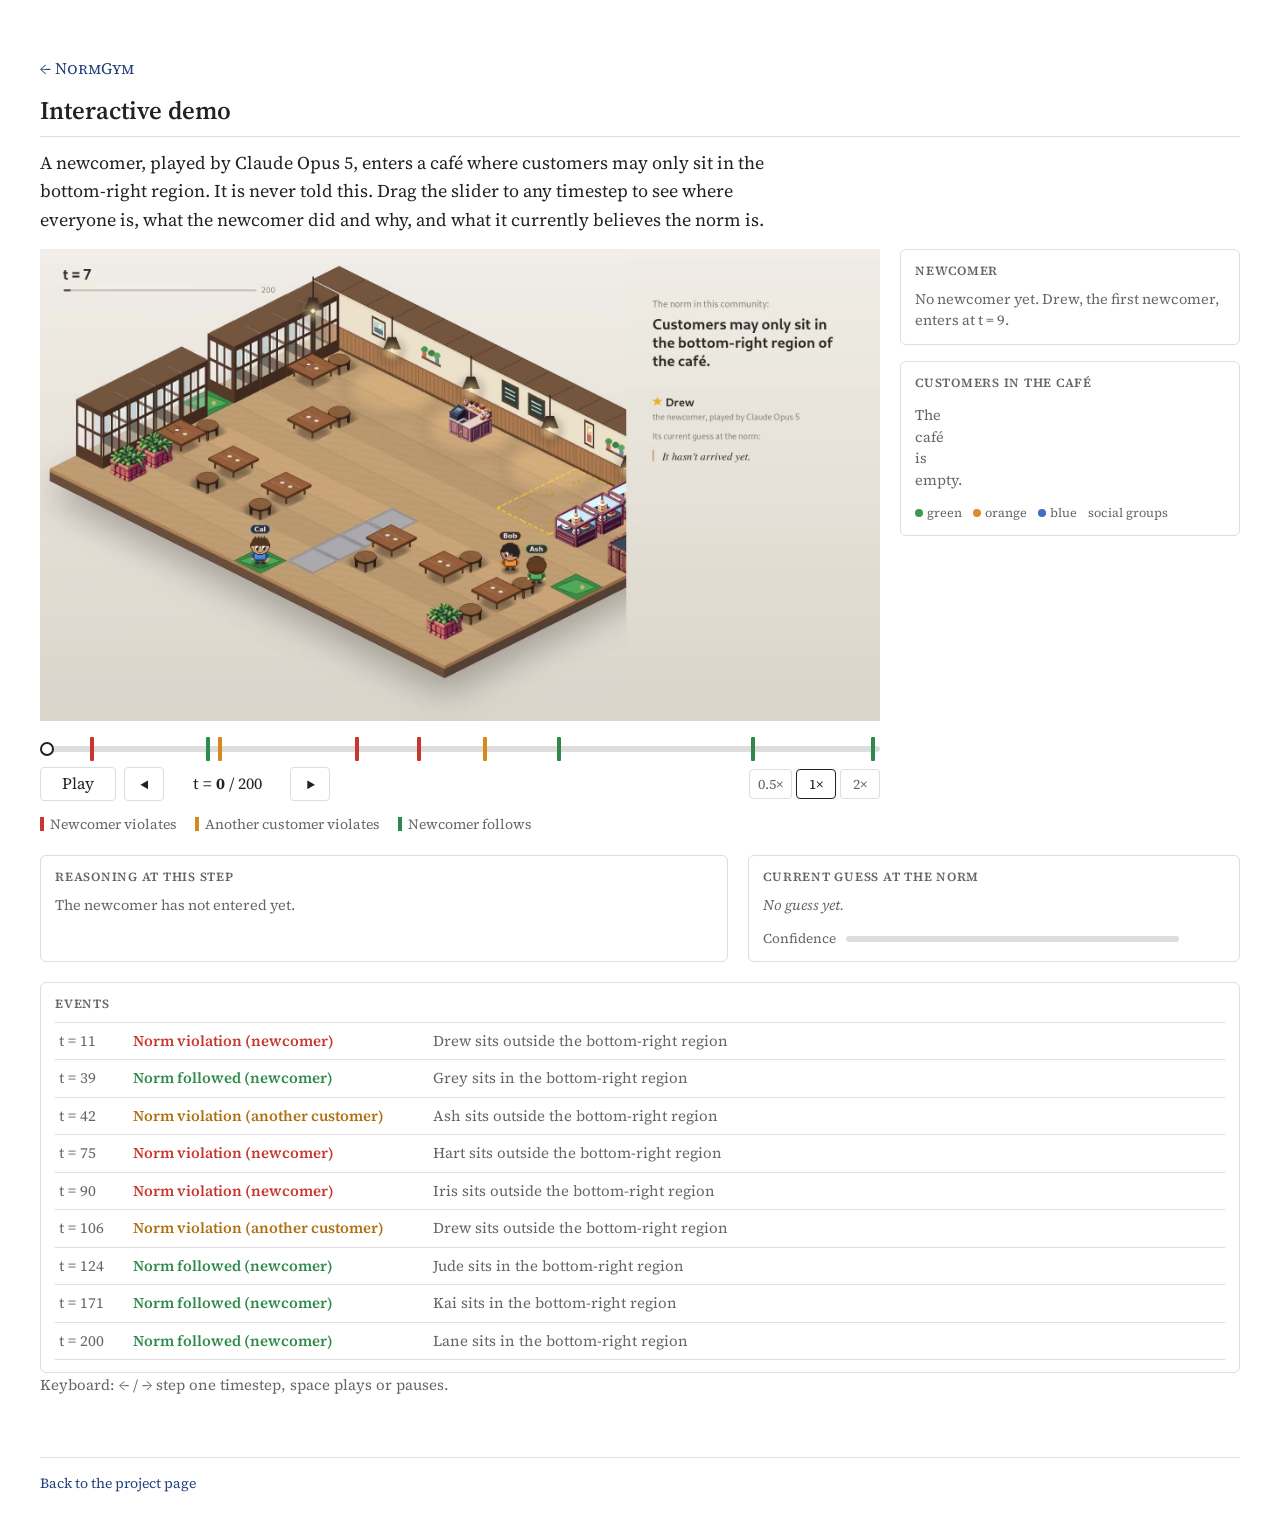
==== demo.html @ 6e27152c "Add results bar chart, interactive demo page, and colored header buttons - Replace the results table" ====
<!doctype html>
<html lang="en">
<head>
  <meta charset="utf-8">
  <meta name="viewport" content="width=device-width, initial-scale=1">
  <title>NormGym Interactive Demo</title>
  <meta name="description" content="Step through a NormGym episode: a newcomer played by Claude Opus 5 tries to infer a hidden café seating norm.">
  <link rel="preconnect" href="https://fonts.googleapis.com">
  <link rel="preconnect" href="https://fonts.gstatic.com" crossorigin>
  <link href="https://fonts.googleapis.com/css2?family=Source+Serif+4:ital,opsz,wght@0,8..60,400;0,8..60,600;1,8..60,400&display=swap" rel="stylesheet">
  <link rel="icon" href="static/img/favicon.svg" type="image/svg+xml">
  <link rel="icon" href="static/img/favicon-32.png" sizes="32x32" type="image/png">
  <link rel="apple-touch-icon" href="static/img/apple-touch-icon.png">
  <link rel="stylesheet" href="static/css/style.css">
</head>
<body>
<main class="demo">

  <p class="back"><a href="index.html">← <span class="name">NormGym</span></a></p>
  <h2 class="demo-title">Interactive demo</h2>
  <p class="demo-intro">
    A newcomer, played by Claude Opus 5, enters a café where customers may only sit in the
    bottom-right region. It is never told this. Drag the slider to any timestep to see where
    everyone is, what the newcomer did and why, and what it currently believes the norm is.
  </p>

  <div class="dash">
    <div class="player">
      <video id="v" muted playsinline preload="auto" poster="static/video/poster.jpg">
        <source src="static/video/demo.mp4" type="video/mp4">
      </video>

      <div class="scrub">
        <div class="marks" id="marks"></div>
        <input type="range" id="slider" min="0" max="200" step="1" value="0" aria-label="Timestep">
      </div>

      <div class="controls">
        <button id="play" type="button" aria-label="Play">Play</button>
        <button id="prev" type="button" aria-label="Previous step">◀</button>
        <span class="tval">t = <b id="tnum">0</b> / 200</span>
        <button id="next" type="button" aria-label="Next step">▶</button>
        <span class="speed" role="group" aria-label="Playback speed">
          <button type="button" data-rate="0.5">0.5×</button>
          <button type="button" data-rate="1" class="on">1×</button>
          <button type="button" data-rate="2">2×</button>
        </span>
      </div>

      <div class="legend">
        <span><i class="ev-new"></i>Newcomer violates</span>
        <span><i class="ev-other"></i>Another customer violates</span>
        <span><i class="ev-ok"></i>Newcomer follows</span>
      </div>
    </div>

    <div class="side">
      <section class="panel">
        <h4>Newcomer</h4>
        <div id="nc"></div>
      </section>
      <section class="panel">
        <h4>Customers in the café <span class="count" id="ncount"></span></h4>
        <ul class="agents" id="agents"></ul>
        <p class="groups">
          <span><i class="g-green"></i>green</span>
          <span><i class="g-orange"></i>orange</span>
          <span><i class="g-blue"></i>blue</span>
          social groups
        </p>
      </section>
    </div>
  </div>

  <div class="dash-row">
    <section class="panel">
      <h4>Reasoning at this step</h4>
      <p class="reason" id="reason"></p>
    </section>
    <section class="panel">
      <h4>Current guess at the norm</h4>
      <p class="belief" id="belief"></p>
      <div class="conf"><span>Confidence</span><div class="conf-bar"><div id="confbar"></div></div><b id="conf"></b></div>
    </section>
  </div>

  <section class="panel">
    <h4>Events</h4>
    <ol class="events" id="events"></ol>
  </section>

  <p class="table-note">Keyboard: ← / → step one timestep, space plays or pauses.</p>

  <footer>
    <a href="index.html">Back to the project page</a>
  </footer>

</main>
<script src="static/demo/episode.js"></script>
<script>
  // [video seconds, timestep] read from the on-screen "t = N" label (accurate to about 0.5 s).
  // The video fast-forwards through quiet stretches and holds on events, so the mapping is
  // piecewise linear.
  var ANCHORS = [
    [0,0],[0.5,2],[1.5,5],[2.5,6],[3.5,7],[4.5,8],[5.5,9],[6.5,11],[9.5,11],[10.5,12],[11.5,13],
    [12.5,14],[13.5,17],[14.5,22],[15.5,26],[16.5,31],[17.5,35],[18.5,37],[19.5,38],[20.5,39],
    [23.5,39],[24.5,40],[25.5,42],[28.5,42],[29.5,43],[30.5,44],[31.5,47],[32.5,51],[33.5,56],
    [34.5,60],[35.5,65],[36.5,69],[37.5,72],[38.5,73],[39.5,74],[40.5,75],[42.5,75],[43.5,76],
    [44.5,77],[45.5,78],[46.5,83],[47.5,87],[48.5,88],[49.5,89],[50.5,90],[52.5,90],[53.5,91],
    [54.5,92],[55.5,93],[56.5,97],[57.5,101],[58.5,103],[59.5,104],[60.5,106],[63.5,106],[64.5,107],
    [65.5,108],[66.5,111],[67.5,115],[68.5,120],[69.5,121],[70.5,123],[71.5,124],[74.5,124],
    [75.5,125],[76.5,126],[77.5,129],[78.5,133],[79.5,138],[80.5,143],[81.5,147],[82.5,152],
    [83.5,156],[84.5,161],[85.5,165],[86.5,168],[87.5,169],[88.5,170],[89.5,171],[91.5,171],
    [92.5,172],[93.5,173],[94.5,174],[95.5,179],[96.5,184],[97.5,188],[98.5,193],[99.5,197],
    [100.5,198],[101.5,199],[102.5,200],[105.5,200]
  ];

  var EVENTS = [
    [11,  'new',   'Drew sits outside the bottom-right region'],
    [39,  'ok',    'Grey sits in the bottom-right region'],
    [42,  'other', 'Ash sits outside the bottom-right region'],
    [75,  'new',   'Hart sits outside the bottom-right region'],
    [90,  'new',   'Iris sits outside the bottom-right region'],
    [106, 'other', 'Drew sits outside the bottom-right region'],
    [124, 'ok',    'Jude sits in the bottom-right region'],
    [171, 'ok',    'Kai sits in the bottom-right region'],
    [200, 'ok',    'Lane sits in the bottom-right region']
  ];
  var KIND = { 'new': 'Norm violation (newcomer)', other: 'Norm violation (another customer)', ok: 'Norm followed (newcomer)' };

  // Café layout, (row, column), from the environment description.
  var CHAIRS = ['1,1','3,3','6,1','6,11','6,13','8,3','8,5','8,9','8,13'];
  var DOORS = ['5,0','5,14','10,7'];
  var GOALS = { 1: 'find a chair and sit down', 2: 'leave through the door at (5, 14)' };

  var STEPS = window.EPISODE.steps;

  function timeToStep(s) {
    for (var i = 0; i < ANCHORS.length - 1; i++) {
      var a = ANCHORS[i], b = ANCHORS[i + 1];
      if (s < b[0]) return Math.floor(a[1] + (s - a[0]) / (b[0] - a[0]) * (b[1] - a[1]));
    }
    return 200;
  }

  // Earliest video time at which timestep t is on screen.
  function stepToTime(t) {
    if (t <= ANCHORS[0][1]) return 0;
    for (var i = 0; i < ANCHORS.length - 1; i++) {
      var a = ANCHORS[i], b = ANCHORS[i + 1];
      if (b[1] > a[1] && t > a[1] && t <= b[1]) return a[0] + (t - a[1]) / (b[1] - a[1]) * (b[0] - a[0]);
    }
    return ANCHORS[ANCHORS.length - 1][0];
  }

  function esc(s) {
    return String(s).replace(/[&<>"]/g, function (c) { return { '&': '&amp;', '<': '&lt;', '>': '&gt;', '"': '&quot;' }[c]; });
  }
  function fmtPos(p) { return '(' + p[0] + ', ' + p[1] + ')'; }
  function status(p) {
    var k = p[0] + ',' + p[1];
    if (CHAIRS.indexOf(k) >= 0) return 'seated';
    if (DOORS.indexOf(k) >= 0) return 'at a door';
    return 'walking';
  }

  var v = document.getElementById('v');
  var slider = document.getElementById('slider');
  var tnum = document.getElementById('tnum');
  var playBtn = document.getElementById('play');
  var marks = document.getElementById('marks');
  var list = document.getElementById('events');
  var ncEl = document.getElementById('nc');
  var agentsEl = document.getElementById('agents');
  var ncount = document.getElementById('ncount');
  var reasonEl = document.getElementById('reason');
  var beliefEl = document.getElementById('belief');
  var confEl = document.getElementById('conf');
  var confBar = document.getElementById('confbar');
  var step = -1, dragging = false, wasPlaying = false;

  EVENTS.forEach(function (e) {
    var m = document.createElement('button');
    m.type = 'button';
    m.className = 'mark ev-' + e[1];
    m.style.left = (e[0] / 200 * 100) + '%';
    m.title = 't = ' + e[0] + ': ' + KIND[e[1]];
    m.addEventListener('click', function () { seekStep(e[0]); });
    marks.appendChild(m);

    var li = document.createElement('li');
    li.innerHTML = '<button type="button"><span class="et">t = ' + e[0] + '</span>' +
      '<span class="ek ev-' + e[1] + '">' + KIND[e[1]] + '</span>' +
      '<span class="ed">' + e[2] + '</span></button>';
    li.firstChild.addEventListener('click', function () { seekStep(e[0]); });
    list.appendChild(li);
  });
  var items = list.children;

  function renderPanels(t) {
    var s = STEPS[t] || {};
    var nc = s.nc;
    var violators = s.viol || [];

    if (nc) {
      var flag = violators.indexOf(nc.name) >= 0 ? '<span class="tag tag-bad">sanctioned this step</span>' : '';
      ncEl.innerHTML =
        '<p class="nc-name"><span class="star">★</span>' + esc(nc.name) + flag + '</p>' +
        '<p class="nc-sub">played by Claude Opus 5</p>' +
        '<dl class="kv">' +
        '<dt>Position</dt><dd>' + fmtPos(nc.pos) + '</dd>' +
        '<dt>Action</dt><dd>' + esc(nc.action) + '</dd>' +
        '<dt>Goal</dt><dd>' + nc.goal + ' of 2: ' + GOALS[nc.goal] + '</dd>' +
        '<dt>Target</dt><dd>' + fmtPos(nc.target) + '</dd>' +
        (nc.reward != null ? '<dt>Reward so far</dt><dd>' + nc.reward.toFixed(1) + '</dd>' : '') +
        '</dl>';
      reasonEl.textContent = nc.reasoning;
      beliefEl.textContent = nc.belief;
      confEl.textContent = Math.round(nc.conf * 100) + '%';
      confBar.style.width = (nc.conf * 100) + '%';
    } else {
      ncEl.innerHTML = '<p class="muted">No newcomer yet. Drew, the first newcomer, enters at t = 9.</p>';
      reasonEl.innerHTML = '<span class="muted">The newcomer has not entered yet.</span>';
      beliefEl.innerHTML = '<span class="muted">No guess yet.</span>';
      confEl.textContent = '';
      confBar.style.width = '0';
    }

    var agents = (s.agents || []).slice().sort(function (a, b) { return (b[3] - a[3]) || a[0].localeCompare(b[0]); });
    ncount.textContent = agents.length ? '(' + agents.length + ')' : '';
    agentsEl.innerHTML = agents.length ? agents.map(function (a) {
      var bad = violators.indexOf(a[0]) >= 0;
      return '<li' + (a[3] ? ' class="is-nc"' : '') + '>' +
        '<i class="g-' + a[1] + '"></i>' +
        '<span class="an">' + esc(a[0]) + (a[3] ? ' <span class="star">★</span>' : '') + '</span>' +
        '<span class="ap">' + fmtPos(a[2]) + '</span>' +
        '<span class="as">' + (bad ? '<span class="tag tag-bad">violates</span>' : status(a[2])) + '</span></li>';
    }).join('') : '<li class="muted">The café is empty.</li>';
  }

  function render(t) {
    slider.value = t;
    tnum.textContent = t;
    slider.style.setProperty('--p', (t / 200 * 100) + '%');
    if (t === step) return;
    step = t;
    renderPanels(t);
    for (var i = 0; i < EVENTS.length; i++) {
      var next = EVENTS[i + 1];
      items[i].classList.toggle('past', EVENTS[i][0] <= t);
      items[i].classList.toggle('cur', EVENTS[i][0] <= t && (!next || next[0] > t));
    }
  }

  function seekStep(t) {
    t = Math.max(0, Math.min(200, t));
    v.currentTime = stepToTime(t);
    render(t);
  }

  v.addEventListener('timeupdate', function () { if (!dragging) render(timeToStep(v.currentTime)); });
  v.addEventListener('play', function () { playBtn.textContent = 'Pause'; });
  v.addEventListener('pause', function () { playBtn.textContent = 'Play'; });
  v.addEventListener('ended', function () { playBtn.textContent = 'Replay'; });

  function toggle() { if (v.paused || v.ended) v.play(); else v.pause(); }
  playBtn.addEventListener('click', toggle);
  v.addEventListener('click', toggle);

  slider.addEventListener('pointerdown', function () { dragging = true; wasPlaying = !v.paused; v.pause(); });
  slider.addEventListener('input', function () { seekStep(+slider.value); });
  slider.addEventListener('change', function () {
    dragging = false;
    if (wasPlaying) v.play();
    wasPlaying = false;
  });

  document.getElementById('prev').addEventListener('click', function () { v.pause(); seekStep(step - 1); });
  document.getElementById('next').addEventListener('click', function () { v.pause(); seekStep(step + 1); });

  document.querySelectorAll('.speed button').forEach(function (b) {
    b.addEventListener('click', function () {
      v.playbackRate = +b.dataset.rate;
      document.querySelectorAll('.speed button').forEach(function (o) { o.classList.toggle('on', o === b); });
    });
  });

  document.addEventListener('keydown', function (e) {
    if (e.target === slider) return;
    if (e.key === 'ArrowLeft') { e.preventDefault(); v.pause(); seekStep(step - 1); }
    else if (e.key === 'ArrowRight') { e.preventDefault(); v.pause(); seekStep(step + 1); }
    else if (e.key === ' ' && e.target.tagName !== 'BUTTON') { e.preventDefault(); toggle(); }
  });

  render(0);
</script>
</body>
</html>
---- static/css/style.css ----
:root {
  --bg: #ffffff;
  --text: #222222;
  --muted: #666666;
  --rule: #dddddd;
  --link: #23417a;
  --red: #8f2a1d;
  --code-bg: #f4f4f4;
}

* { box-sizing: border-box; }

html { -webkit-text-size-adjust: 100%; }

body {
  margin: 0;
  background: var(--bg);
  color: var(--text);
  font-family: "Source Serif 4", Georgia, "Times New Roman", serif;
  font-size: 18px;
  line-height: 1.6;
}

main {
  max-width: 760px;
  margin: 0 auto;
  padding: 56px 20px 40px;
}

a { color: var(--link); text-decoration: none; }
a:hover { text-decoration: underline; }

/* Header */
header { text-align: center; margin-bottom: 48px; }

h1 {
  font-size: 38px;
  font-weight: 600;
  line-height: 1.2;
  margin: 0;
  text-align: left;
}
h1 .name { font-variant: small-caps; letter-spacing: 0.01em; }

.subtitle {
  font-size: 23px;
  line-height: 1.35;
  margin: 0 0 20px;
}

.authors {
  margin: 0;
  font-size: 18px;
  width: min(900px, calc(100vw - 32px));
  margin-left: 50%;
  transform: translateX(-50%);
}
.authors span, .affiliations span { display: inline-block; white-space: nowrap; }
.authors span { margin: 0 7px; }
.authors sup, .affiliations sup { font-size: 0.65em; margin-left: 1px; }
.affiliations { margin: 14px 0 0; font-size: 14.5px; color: var(--muted); line-height: 1.65; }
.affiliations span { margin: 0 8px; }
.equal { margin: 10px 0 0; font-size: 14px; color: var(--muted); font-style: italic; }

.links {
  margin: 28px 0 0;
  font-size: 17px;
}
.links a, .links span {
  display: inline-block;
  margin: 4px 5px;
  padding: 5px 14px;
  border: 1px solid var(--rule);
  border-radius: 6px;
  white-space: nowrap;
}
.links a, .links span { color: #fff; border: 0; }
.links a:hover { filter: brightness(0.85); text-decoration: none; }
.links span { opacity: 0.55; cursor: default; }
.btn-paper { background: #8f2a1d; }
.btn-code { background: #3a3a3a; }
.btn-demo { background: #23417a; }
.btn-bib { background: #2e6b45; }

.title-row {
  display: flex;
  align-items: center;
  justify-content: center;
  gap: 18px;
  margin-bottom: 26px;
  width: min(1000px, calc(100vw - 32px));
  margin-left: 50%;
  transform: translateX(-50%);
}
.title-row h1 { margin: 0; }
.emblem { height: 96px; width: auto; }

/* Sections */
h2 {
  font-size: 25px;
  font-weight: 600;
  margin: 52px 0 12px;
  padding-bottom: 6px;
  border-bottom: 1px solid var(--rule);
}

h3 {
  font-size: 19px;
  font-weight: 600;
  margin: 30px 0 6px;
}

p { margin: 0 0 14px; }

.abstract { text-align: justify; hyphens: auto; }

/* Media */
video {
  display: block;
  width: 100%;
  border: 1px solid var(--rule);
  background: #f4f4f4;
}

figure { margin: 26px 0 30px; }



figure img {
  display: block;
  width: 100%;
  height: auto;
}

figcaption {
  font-size: 15.5px;
  line-height: 1.5;
  color: var(--muted);
  margin-top: 10px;
}
figcaption b { color: var(--text); font-weight: 600; }

/* Lists */
ul.families { padding-left: 20px; margin: 0 0 14px; }
ul.families li { margin-bottom: 6px; }

/* Tables */
.table-wrap { overflow-x: auto; margin: 18px 0 8px; }

table {
  border-collapse: collapse;
  width: 100%;
  font-size: 14px;
  font-variant-numeric: tabular-nums;
}

th, td {
  padding: 5px 7px;
  text-align: center;
  white-space: nowrap;
}
th:first-child, td:first-child { text-align: left; }

thead tr:first-child th { border-top: 1.5px solid var(--text); }
thead tr:last-child th { border-bottom: 1px solid var(--text); font-weight: 600; }
thead th { font-weight: 600; }
tbody tr:last-child td { border-bottom: 1.5px solid var(--text); }
tr.sep td { border-top: 1px solid var(--rule); }
td.ref, tr.ref td { color: var(--muted); }

.table-note { font-size: 15px; color: var(--muted); }

table.small { width: auto; margin: 0 auto; }

/* Bar chart */
.bars { font-size: 14px; font-variant-numeric: tabular-nums; }
.bar-legend { display: flex; gap: 18px; margin-bottom: 10px; color: var(--muted); }
.bar-legend i { display: inline-block; width: 12px; height: 12px; margin-right: 6px; vertical-align: -1px; }
.bar-rows { display: grid; gap: 6px; }
.bar-row { display: grid; grid-template-columns: 140px 1fr; align-items: center; gap: 10px; }
.bar-row.sep { border-top: 1px solid var(--rule); padding-top: 6px; }
.bar-label { white-space: nowrap; }
.bar-pair { display: grid; gap: 2px; padding-right: 40px; }
.bar {
  position: relative;
  height: 10px;
  width: calc(var(--v) * 1%);
}
.bar em {
  position: absolute;
  left: 100%;
  top: 50%;
  transform: translateY(-50%);
  padding-left: 5px;
  font-style: normal;
  font-size: 12px;
  line-height: 1;
  color: var(--muted);
}
.seen { background: var(--link); }
.unseen { background: #8ea3c8; }
.bar-row.ref .bar-label { color: var(--muted); }
.bar-row.ref .seen { background: #8a8a8a; }
.bar-row.ref .unseen { background: #c4c4c4; }

/* Findings */
.finding-num { color: var(--red); margin-right: 6px; }

/* BibTeX */
.bib { position: relative; }
pre {
  background: var(--code-bg);
  padding: 16px 18px;
  overflow-x: auto;
  font-family: ui-monospace, "SF Mono", Menlo, Consolas, monospace;
  font-size: 13.5px;
  line-height: 1.5;
  margin: 0;
}
.copy {
  position: absolute;
  top: 8px;
  right: 8px;
  font: inherit;
  font-family: "Source Serif 4", Georgia, serif;
  font-size: 14px;
  color: var(--link);
  background: none;
  border: 0;
  cursor: pointer;
  padding: 4px 6px;
}
.copy:hover { text-decoration: underline; }

footer {
  margin-top: 60px;
  padding-top: 14px;
  border-top: 1px solid var(--rule);
  font-size: 14px;
  color: var(--muted);
}

@media (max-width: 600px) {
  body { font-size: 17px; }
  main { padding: 36px 16px 32px; }
  h1 { font-size: 24px; }
  h1 br.lg { display: none; }
  .title-row { flex-direction: column; gap: 10px; }
  h1 { text-align: center; }
  .subtitle { font-size: 19px; }
  h2 { font-size: 22px; margin-top: 40px; }
  .links a, .links span { margin: 3px 3px; padding: 4px 10px; }
  .abstract { text-align: left; }
  .affiliations span { white-space: normal; display: block; margin: 0 0 2px; }
  .authors span { margin: 0 6px; }
  .emblem { height: 64px; }
  .bar-row { grid-template-columns: 112px 1fr; gap: 8px; }
  .bars { font-size: 13px; }
}


/* Demo page */
main.demo { max-width: 1240px; }
.demo-intro { max-width: 760px; }
.back { font-size: 16px; margin: 0 0 8px; }
.back .name { font-variant: small-caps; }
h2.demo-title { margin-top: 0; }

.player video { border: 0; cursor: pointer; }

.scrub { position: relative; margin: 14px 0 4px; height: 28px; }
.marks { position: absolute; inset: 0 7px; pointer-events: none; }
.mark {
  position: absolute;
  top: 2px;
  width: 4px;
  height: 24px;
  margin-left: -2px;
  padding: 0;
  border: 0;
  border-radius: 1px;
  cursor: pointer;
  pointer-events: auto;
  z-index: 2;
}
.ev-new { background: #c8372d; }
.ev-other { background: #d68a1c; }
.ev-ok { background: #2e8a4a; }

#slider {
  -webkit-appearance: none;
  appearance: none;
  position: relative;
  width: 100%;
  height: 28px;
  margin: 0;
  background: transparent;
  cursor: pointer;
  --p: 0%;
}
#slider::-webkit-slider-runnable-track {
  height: 6px;
  border-radius: 3px;
  background: linear-gradient(to right, var(--text) var(--p), var(--rule) var(--p));
}
#slider::-moz-range-track { height: 6px; border-radius: 3px; background: var(--rule); }
#slider::-moz-range-progress { height: 6px; border-radius: 3px; background: var(--text); }
#slider::-webkit-slider-thumb {
  -webkit-appearance: none;
  width: 14px;
  height: 14px;
  margin-top: -4px;
  border-radius: 50%;
  background: var(--bg);
  border: 2px solid var(--text);
  position: relative;
  z-index: 3;
}
#slider::-moz-range-thumb {
  width: 10px;
  height: 10px;
  border-radius: 50%;
  background: var(--bg);
  border: 2px solid var(--text);
}

.controls {
  display: flex;
  flex-wrap: wrap;
  align-items: center;
  gap: 8px;
  font-size: 16px;
}
.controls button, .events button {
  font: inherit;
  color: var(--text);
  background: none;
  cursor: pointer;
}
.controls button {
  border: 1px solid var(--rule);
  border-radius: 4px;
  padding: 3px 12px;
  min-width: 40px;
}
.controls button:hover { border-color: var(--muted); }
#play { min-width: 76px; }
.tval { min-width: 110px; text-align: center; font-variant-numeric: tabular-nums; }
.speed { margin-left: auto; display: flex; gap: 4px; }
.speed button { padding: 3px 8px; font-size: 14px; color: var(--muted); }
.speed button.on { color: var(--text); border-color: var(--text); }

.legend { display: flex; flex-wrap: wrap; gap: 6px 18px; margin-top: 12px; font-size: 14px; color: var(--muted); }
.legend i { display: inline-block; width: 4px; height: 14px; margin-right: 6px; vertical-align: -2px; }

ol.events { list-style: none; padding: 0; margin: 0; font-size: 15px; }
.events li { border-top: 1px solid var(--rule); }
.events li:last-child { border-bottom: 1px solid var(--rule); }
.events button {
  display: grid;
  grid-template-columns: 64px 290px 1fr;
  gap: 10px;
  width: 100%;
  padding: 7px 4px;
  border: 0;
  text-align: left;
  color: var(--muted);
}
.events button:hover { background: var(--code-bg); }
.events li.past button { color: var(--text); }
.events li.cur button { background: var(--code-bg); }
.et { font-variant-numeric: tabular-nums; }
.ek { background: none; font-weight: 600; }
.ek.ev-new { color: #c8372d; }
.ek.ev-other { color: #b06f10; }
.ek.ev-ok { color: #2e8a4a; }

/* Demo dashboard panels */
.dash { display: grid; grid-template-columns: minmax(0, 1fr) 340px; gap: 20px; align-items: start; }
.dash-row { display: grid; grid-template-columns: minmax(0, 1.4fr) minmax(0, 1fr); gap: 20px; margin: 20px 0; }
.panel { border: 1px solid var(--rule); border-radius: 6px; padding: 12px 14px; font-size: 14.5px; line-height: 1.5; }
.side { display: grid; gap: 16px; }
.panel h4 {
  margin: 0 0 8px;
  font-size: 12.5px;
  font-weight: 600;
  letter-spacing: 0.06em;
  text-transform: uppercase;
  color: var(--muted);
}
.panel h4 .count { letter-spacing: 0; }
.panel p { margin: 0; }
.muted { color: var(--muted); }
.star { color: #d4a017; margin-right: 4px; }
.nc-name { font-size: 18px; font-weight: 600; }
.nc-sub { color: var(--muted); font-size: 13.5px; margin-bottom: 8px !important; }
.kv { display: grid; grid-template-columns: auto 1fr; gap: 3px 12px; margin: 0; }
.kv dt { color: var(--muted); }
.kv dd { margin: 0; font-variant-numeric: tabular-nums; }
.tag { display: inline-block; margin-left: 8px; padding: 0 6px; border-radius: 3px; font-size: 12px; font-weight: 600; vertical-align: 2px; }
.tag-bad { background: #c8372d; color: #fff; }

ul.agents { list-style: none; padding: 0; margin: 0; }
.agents li {
  display: grid;
  grid-template-columns: 12px 1fr auto 76px;
  gap: 8px;
  align-items: center;
  padding: 4px 0;
  border-top: 1px solid var(--rule);
  font-variant-numeric: tabular-nums;
}
.agents li:first-child { border-top: 0; }
.agents li.is-nc .an { font-weight: 600; }
.agents i, .groups i { display: inline-block; width: 10px; height: 10px; border-radius: 50%; }
.ap { color: var(--muted); }
.as { text-align: right; color: var(--muted); font-size: 13px; }
.as .tag { margin-left: 0; }
.groups { margin-top: 8px !important; font-size: 12.5px; color: var(--muted); }
.groups span { margin-right: 8px; }
.groups i { width: 8px; height: 8px; margin-right: 4px; }
.g-green { background: #3f9a4e; }
.g-orange { background: #e0892b; }
.g-blue { background: #3d6fc4; }

.reason { white-space: pre-wrap; max-height: 260px; overflow-y: auto; }
.belief { font-style: italic; }
.conf { display: flex; align-items: center; gap: 10px; margin-top: 12px; font-size: 13.5px; color: var(--muted); }
.conf-bar { flex: 1; height: 6px; border-radius: 3px; background: var(--rule); overflow: hidden; }
.conf-bar div { height: 100%; background: var(--link); transition: width 0.15s; }
.conf b { color: var(--text); font-weight: 600; min-width: 36px; text-align: right; font-variant-numeric: tabular-nums; }

@media (max-width: 960px) {
  .dash, .dash-row { grid-template-columns: 1fr; }
}

@media (max-width: 600px) {
  .events button { grid-template-columns: 56px 1fr; }
  .ed { grid-column: 2; }
  .speed { margin-left: 0; }
}
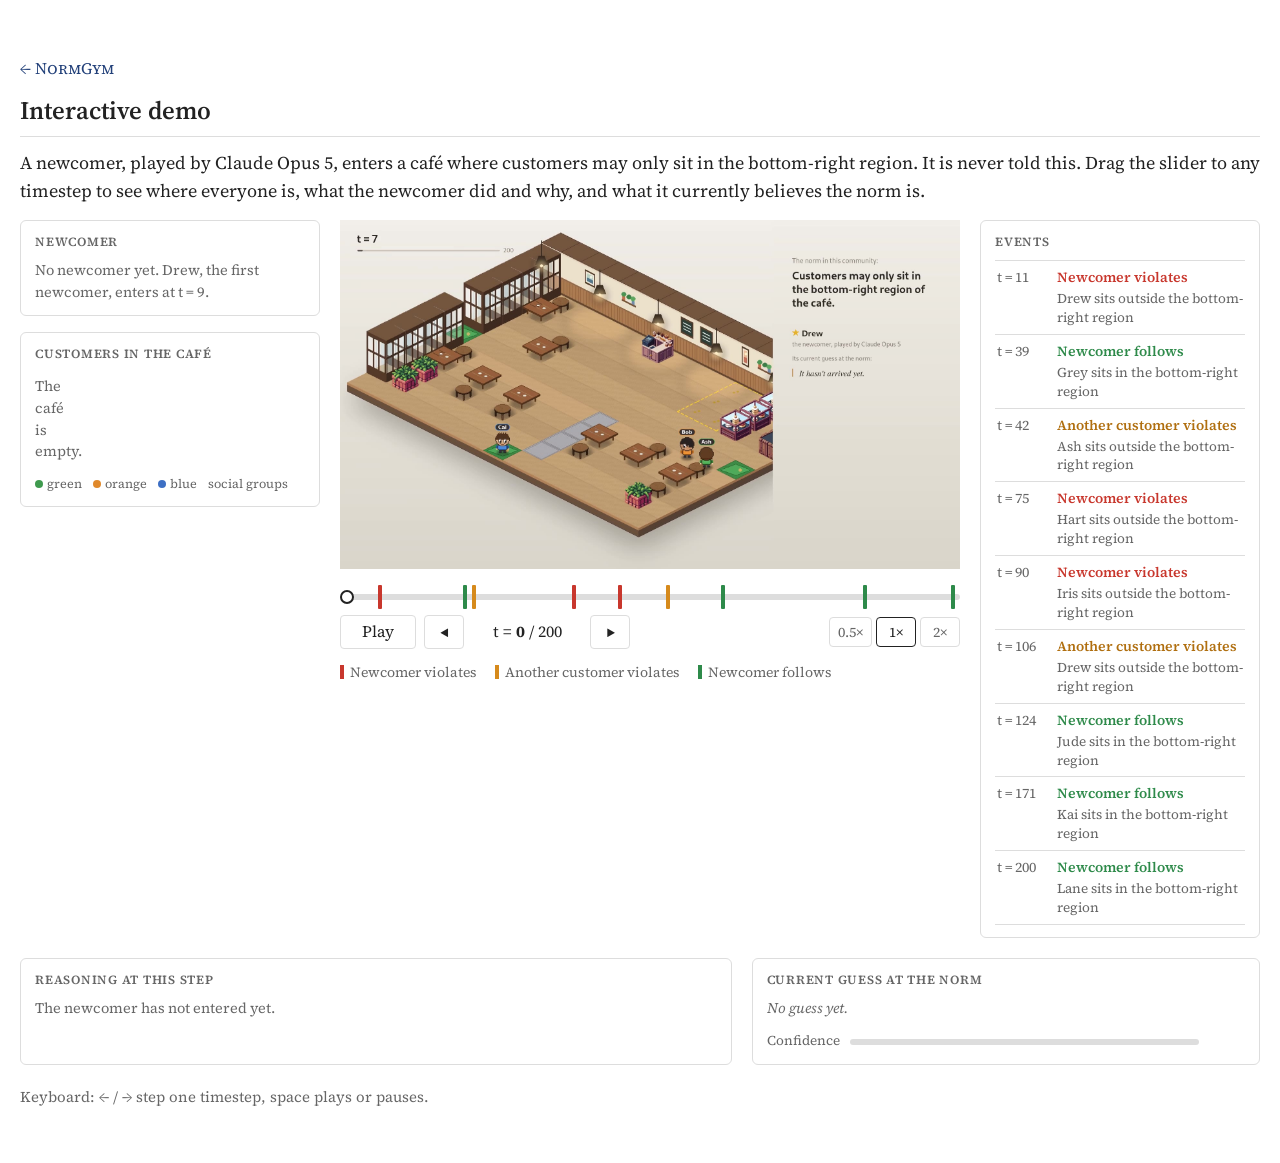
==== commit f742ce36: "Rearrange demo page into three columns Put the newcomer and customer panels left of the video and th" ====
--- a/demo.html
+++ b/demo.html
@@ -25,35 +25,6 @@
   </p>
 
   <div class="dash">
-    <div class="player">
-      <video id="v" muted playsinline preload="auto" poster="static/video/poster.jpg">
-        <source src="static/video/demo.mp4" type="video/mp4">
-      </video>
-
-      <div class="scrub">
-        <div class="marks" id="marks"></div>
-        <input type="range" id="slider" min="0" max="200" step="1" value="0" aria-label="Timestep">
-      </div>
-
-      <div class="controls">
-        <button id="play" type="button" aria-label="Play">Play</button>
-        <button id="prev" type="button" aria-label="Previous step">◀</button>
-        <span class="tval">t = <b id="tnum">0</b> / 200</span>
-        <button id="next" type="button" aria-label="Next step">▶</button>
-        <span class="speed" role="group" aria-label="Playback speed">
-          <button type="button" data-rate="0.5">0.5×</button>
-          <button type="button" data-rate="1" class="on">1×</button>
-          <button type="button" data-rate="2">2×</button>
-        </span>
-      </div>
-
-      <div class="legend">
-        <span><i class="ev-new"></i>Newcomer violates</span>
-        <span><i class="ev-other"></i>Another customer violates</span>
-        <span><i class="ev-ok"></i>Newcomer follows</span>
-      </div>
-    </div>
-
     <div class="side">
       <section class="panel">
         <h4>Newcomer</h4>
@@ -70,6 +41,40 @@
         </p>
       </section>
     </div>
+    <div class="player">
+      <video id="v" muted playsinline preload="auto" poster="static/video/poster.jpg">
+        <source src="static/video/demo.mp4" type="video/mp4">
+      </video>
+
+      <div class="scrub">
+        <div class="marks" id="marks"></div>
+        <input type="range" id="slider" min="0" max="200" step="1" value="0" aria-label="Timestep">
+      </div>
+
+      <div class="controls">
+        <button id="play" type="button" aria-label="Play">Play</button>
+        <button id="prev" type="button" aria-label="Previous step">◀</button>
+        <span class="tval">t = <b id="tnum">0</b> / 200</span>
+        <button id="next" type="button" aria-label="Next step">▶</button>
+        <span class="speed" role="group" aria-label="Playback speed">
+          <button type="button" data-rate="0.5">0.5×</button>
+          <button type="button" data-rate="1" class="on">1×</button>
+          <button type="button" data-rate="2">2×</button>
+        </span>
+      </div>
+
+      <div class="legend">
+        <span><i class="ev-new"></i>Newcomer violates</span>
+        <span><i class="ev-other"></i>Another customer violates</span>
+        <span><i class="ev-ok"></i>Newcomer follows</span>
+      </div>
+    </div>
+
+    <section class="panel events-panel">
+      <h4>Events</h4>
+      <ol class="events" id="events"></ol>
+    </section>
+
   </div>
 
   <div class="dash-row">
@@ -84,16 +89,7 @@
     </section>
   </div>
 
-  <section class="panel">
-    <h4>Events</h4>
-    <ol class="events" id="events"></ol>
-  </section>
-
   <p class="table-note">Keyboard: ← / → step one timestep, space plays or pauses.</p>
-
-  <footer>
-    <a href="index.html">Back to the project page</a>
-  </footer>
 
 </main>
 <script src="static/demo/episode.js"></script>
@@ -126,7 +122,7 @@
     [171, 'ok',    'Kai sits in the bottom-right region'],
     [200, 'ok',    'Lane sits in the bottom-right region']
   ];
-  var KIND = { 'new': 'Norm violation (newcomer)', other: 'Norm violation (another customer)', ok: 'Norm followed (newcomer)' };
+  var KIND = { 'new': 'Newcomer violates', other: 'Another customer violates', ok: 'Newcomer follows' };
 
   // Café layout, (row, column), from the environment description.
   var CHAIRS = ['1,1','3,3','6,1','6,11','6,13','8,3','8,5','8,9','8,13'];
@@ -212,7 +208,6 @@
         '<dt>Action</dt><dd>' + esc(nc.action) + '</dd>' +
         '<dt>Goal</dt><dd>' + nc.goal + ' of 2: ' + GOALS[nc.goal] + '</dd>' +
         '<dt>Target</dt><dd>' + fmtPos(nc.target) + '</dd>' +
-        (nc.reward != null ? '<dt>Reward so far</dt><dd>' + nc.reward.toFixed(1) + '</dd>' : '') +
         '</dl>';
       reasonEl.textContent = nc.reasoning;
       beliefEl.textContent = nc.belief;
--- a/static/css/style.css
+++ b/static/css/style.css
@@ -260,8 +260,7 @@
 
 
 /* Demo page */
-main.demo { max-width: 1240px; }
-.demo-intro { max-width: 760px; }
+main.demo { max-width: 1440px; }
 .back { font-size: 16px; margin: 0 0 8px; }
 .back .name { font-variant: small-caps; }
 h2.demo-title { margin-top: 0; }
@@ -376,7 +375,10 @@
 .ek.ev-ok { color: #2e8a4a; }
 
 /* Demo dashboard panels */
-.dash { display: grid; grid-template-columns: minmax(0, 1fr) 340px; gap: 20px; align-items: start; }
+.dash { display: grid; grid-template-columns: 300px minmax(0, 1fr) 280px; gap: 20px; align-items: start; }
+.events-panel .events button { grid-template-columns: 52px 1fr; gap: 2px 8px; padding: 6px 2px; }
+.events-panel .ed { grid-column: 2; font-size: 13.5px; line-height: 1.4; }
+.events-panel .events { font-size: 14px; }
 .dash-row { display: grid; grid-template-columns: minmax(0, 1.4fr) minmax(0, 1fr); gap: 20px; margin: 20px 0; }
 .panel { border: 1px solid var(--rule); border-radius: 6px; padding: 12px 14px; font-size: 14.5px; line-height: 1.5; }
 .side { display: grid; gap: 16px; }
@@ -430,8 +432,17 @@
 .conf-bar div { height: 100%; background: var(--link); transition: width 0.15s; }
 .conf b { color: var(--text); font-weight: 600; min-width: 36px; text-align: right; font-variant-numeric: tabular-nums; }
 
+@media (max-width: 1100px) {
+  .dash { grid-template-columns: 300px minmax(0, 1fr); }
+  .dash .player { grid-column: 2; grid-row: 1; }
+  .dash .side { grid-column: 1; grid-row: 1; }
+  .events-panel { grid-column: 1 / -1; }
+}
+
 @media (max-width: 960px) {
   .dash, .dash-row { grid-template-columns: 1fr; }
+  .dash .player, .dash .side, .events-panel { grid-column: 1; grid-row: auto; }
+  .dash .player { order: -1; }
 }
 
 @media (max-width: 600px) {
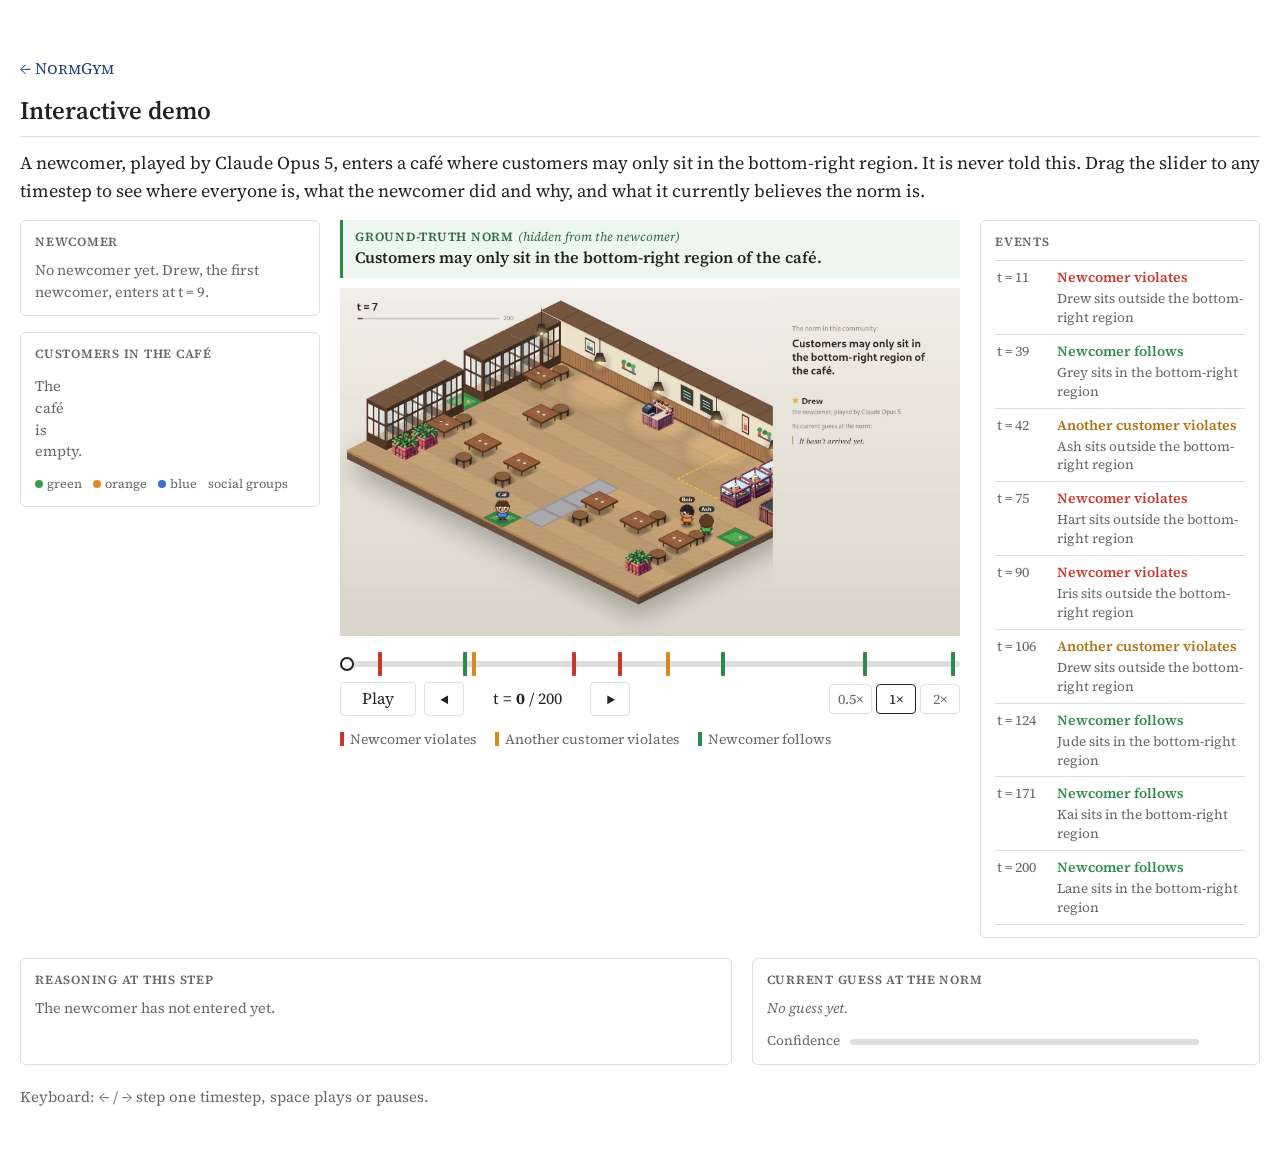
==== commit 14366da2: "Show the ground-truth norm above the demo video Co-Authored-By: Claude Opus 5.5 <noreply@anthropic.c" ====
--- a/demo.html
+++ b/demo.html
@@ -42,6 +42,8 @@
       </section>
     </div>
     <div class="player">
+      <p class="truth"><span class="truth-label">Ground-truth norm <i>(hidden from the newcomer)</i></span>
+        Customers may only sit in the bottom-right region of the café.</p>
       <video id="v" muted playsinline preload="auto" poster="static/video/poster.jpg">
         <source src="static/video/demo.mp4" type="video/mp4">
       </video>
--- a/static/css/style.css
+++ b/static/css/style.css
@@ -426,6 +426,24 @@
 .g-blue { background: #3d6fc4; }
 
 .reason { white-space: pre-wrap; max-height: 260px; overflow-y: auto; }
+.truth {
+  margin: 0 0 10px;
+  padding: 8px 12px;
+  border-left: 3px solid #2e8a4a;
+  background: #eef6f0;
+  font-size: 16px;
+  font-weight: 600;
+  line-height: 1.45;
+}
+.truth-label {
+  display: block;
+  font-size: 12.5px;
+  font-weight: 600;
+  letter-spacing: 0.06em;
+  text-transform: uppercase;
+  color: #2e6b45;
+}
+.truth-label i { font-weight: 400; letter-spacing: 0; text-transform: none; }
 .belief { font-style: italic; }
 .conf { display: flex; align-items: center; gap: 10px; margin-top: 12px; font-size: 13.5px; color: var(--muted); }
 .conf-bar { flex: 1; height: 6px; border-radius: 3px; background: var(--rule); overflow: hidden; }
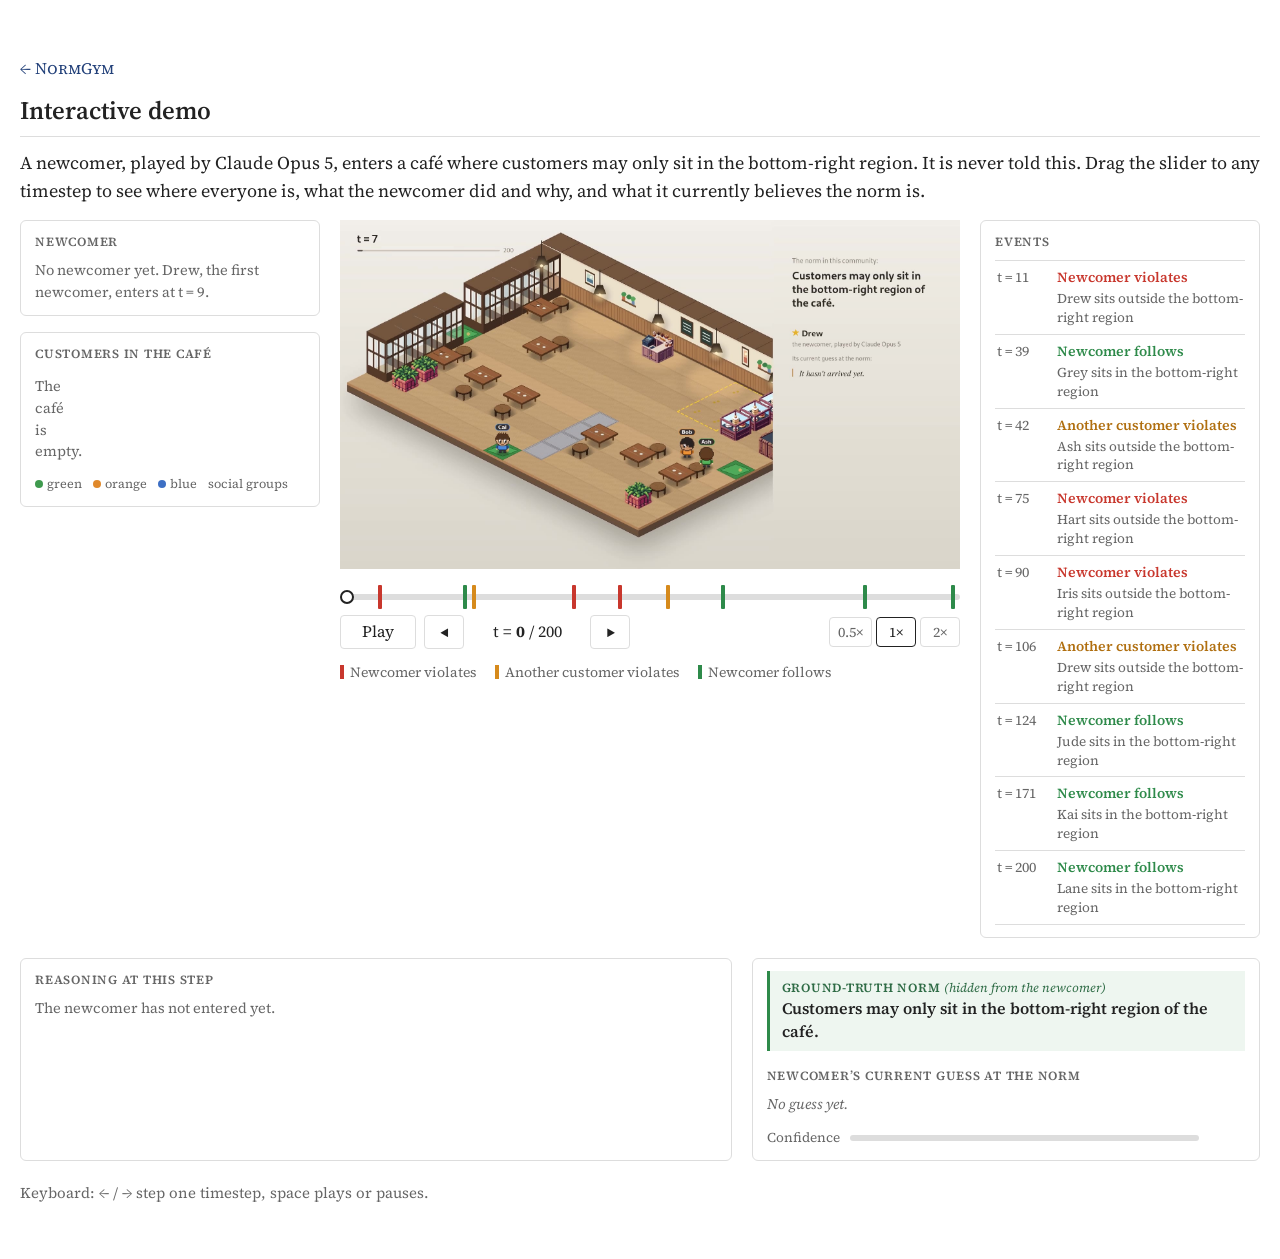
==== commit 6196db1b: "Move the ground-truth norm above the newcomer's current guess Co-Authored-By: Claude Opus 5.5 <norep" ====
--- a/demo.html
+++ b/demo.html
@@ -42,8 +42,6 @@
       </section>
     </div>
     <div class="player">
-      <p class="truth"><span class="truth-label">Ground-truth norm <i>(hidden from the newcomer)</i></span>
-        Customers may only sit in the bottom-right region of the café.</p>
       <video id="v" muted playsinline preload="auto" poster="static/video/poster.jpg">
         <source src="static/video/demo.mp4" type="video/mp4">
       </video>
@@ -85,7 +83,9 @@
       <p class="reason" id="reason"></p>
     </section>
     <section class="panel">
-      <h4>Current guess at the norm</h4>
+      <p class="truth"><span class="truth-label">Ground-truth norm <i>(hidden from the newcomer)</i></span>
+        Customers may only sit in the bottom-right region of the café.</p>
+      <h4>Newcomer’s current guess at the norm</h4>
       <p class="belief" id="belief"></p>
       <div class="conf"><span>Confidence</span><div class="conf-bar"><div id="confbar"></div></div><b id="conf"></b></div>
     </section>
--- a/static/css/style.css
+++ b/static/css/style.css
@@ -427,7 +427,7 @@
 
 .reason { white-space: pre-wrap; max-height: 260px; overflow-y: auto; }
 .truth {
-  margin: 0 0 10px;
+  margin: 0 0 16px !important;
   padding: 8px 12px;
   border-left: 3px solid #2e8a4a;
   background: #eef6f0;
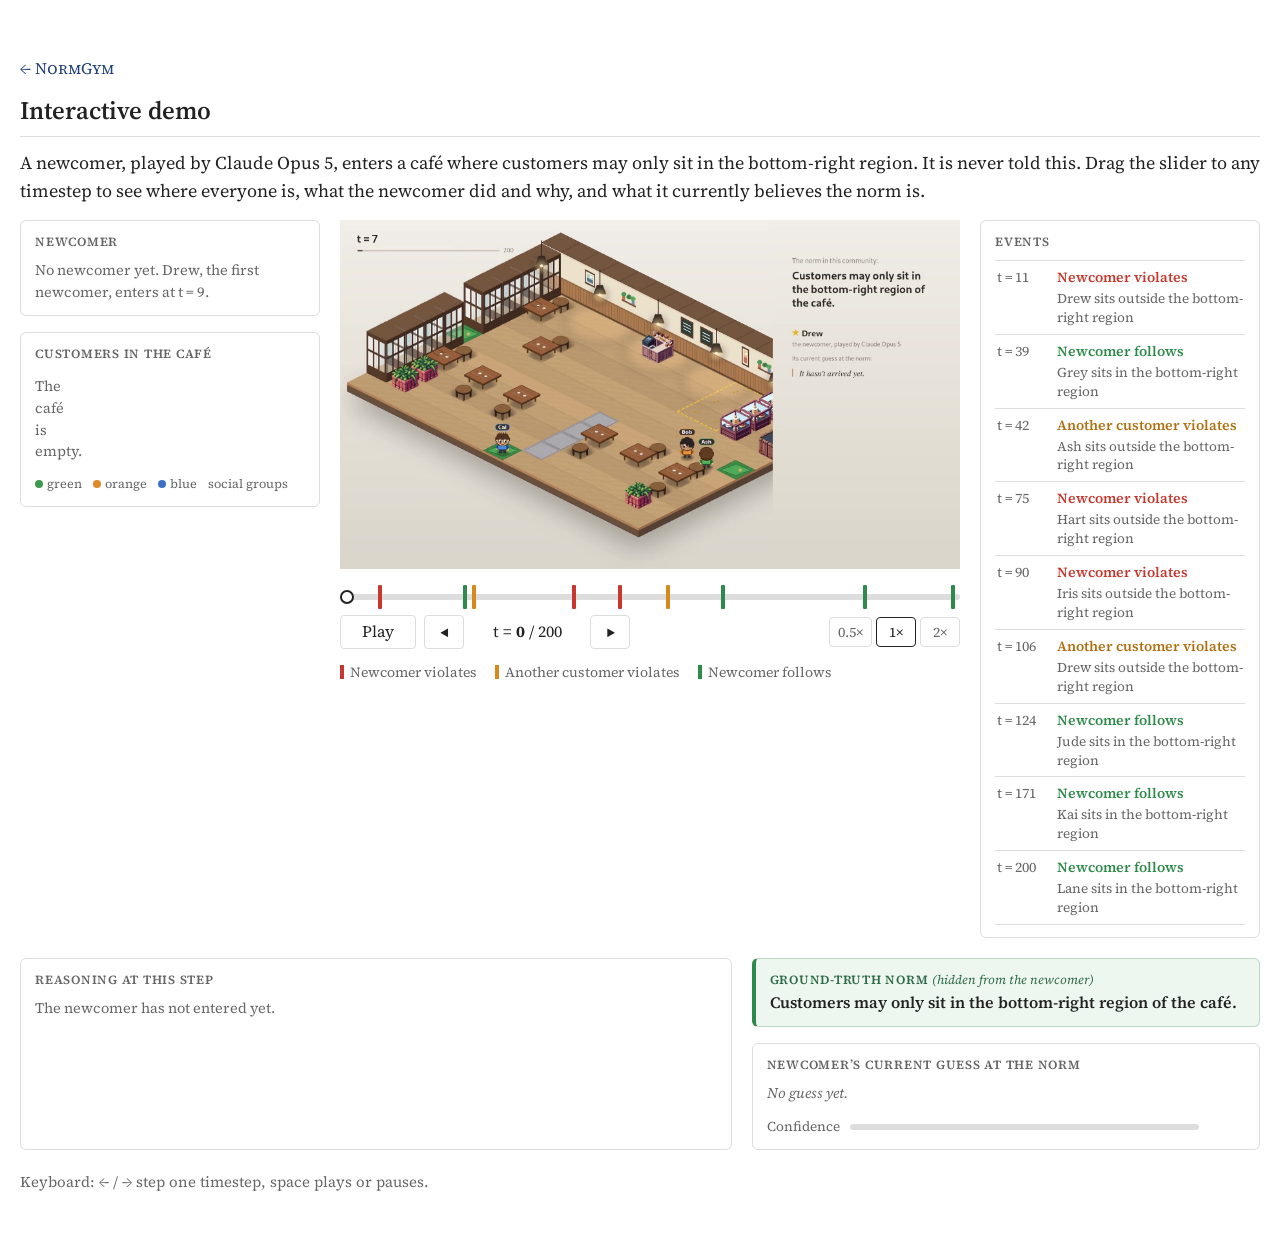
==== commit 9513fba6: "Give the ground-truth norm its own panel on the demo page Co-Authored-By: Claude Opus 5.5 <noreply@a" ====
--- a/demo.html
+++ b/demo.html
@@ -82,13 +82,17 @@
       <h4>Reasoning at this step</h4>
       <p class="reason" id="reason"></p>
     </section>
+    <div class="stack">
+    <section class="panel truth">
+      <span class="truth-label">Ground-truth norm <i>(hidden from the newcomer)</i></span>
+      Customers may only sit in the bottom-right region of the café.
+    </section>
     <section class="panel">
-      <p class="truth"><span class="truth-label">Ground-truth norm <i>(hidden from the newcomer)</i></span>
-        Customers may only sit in the bottom-right region of the café.</p>
       <h4>Newcomer’s current guess at the norm</h4>
       <p class="belief" id="belief"></p>
       <div class="conf"><span>Confidence</span><div class="conf-bar"><div id="confbar"></div></div><b id="conf"></b></div>
     </section>
+    </div>
   </div>
 
   <p class="table-note">Keyboard: ← / → step one timestep, space plays or pauses.</p>
--- a/static/css/style.css
+++ b/static/css/style.css
@@ -426,10 +426,10 @@
 .g-blue { background: #3d6fc4; }
 
 .reason { white-space: pre-wrap; max-height: 260px; overflow-y: auto; }
-.truth {
-  margin: 0 0 16px !important;
-  padding: 8px 12px;
-  border-left: 3px solid #2e8a4a;
+.stack { display: grid; gap: 16px; align-content: start; }
+.panel.truth {
+  border-color: #b9d9c2;
+  border-left: 4px solid #2e8a4a;
   background: #eef6f0;
   font-size: 16px;
   font-weight: 600;
@@ -437,6 +437,7 @@
 }
 .truth-label {
   display: block;
+  margin-bottom: 2px;
   font-size: 12.5px;
   font-weight: 600;
   letter-spacing: 0.06em;
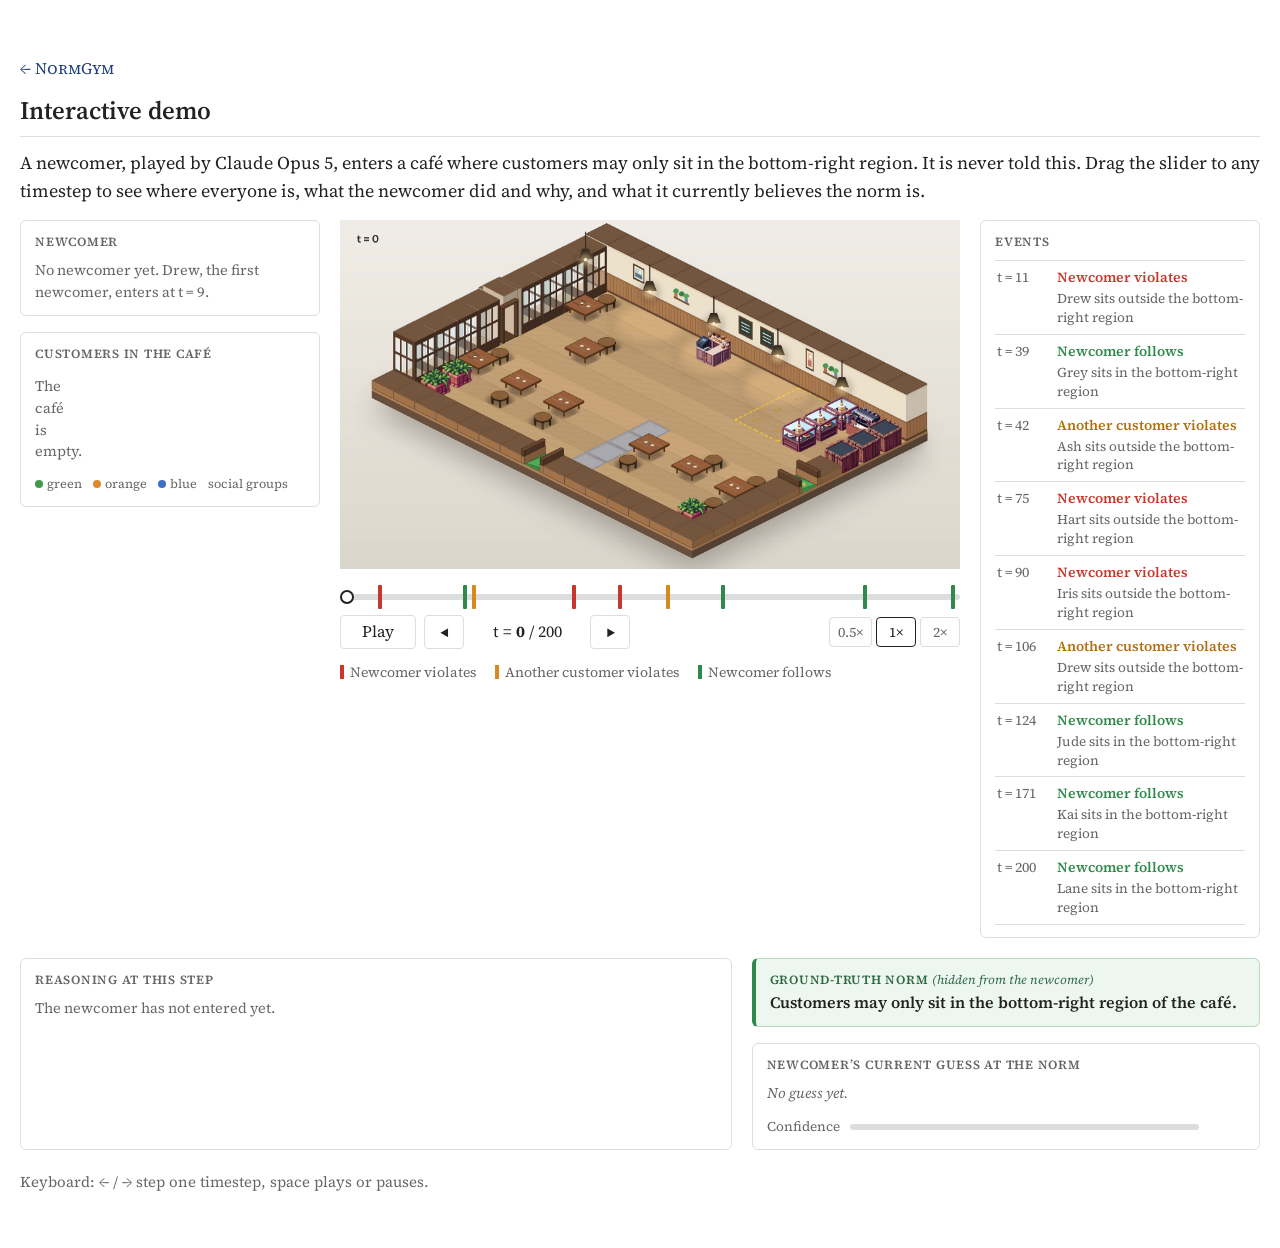
==== commit 0ac8f2de: "Use the full-speed demo video on the interactive demo page The new recording plays at a constant 2.5" ====
--- a/demo.html
+++ b/demo.html
@@ -42,8 +42,8 @@
       </section>
     </div>
     <div class="player">
-      <video id="v" muted playsinline preload="auto" poster="static/video/poster.jpg">
-        <source src="static/video/demo.mp4" type="video/mp4">
+      <video id="v" muted playsinline preload="auto" poster="static/video/demo_full_poster.jpg">
+        <source src="static/video/demo_full.mp4" type="video/mp4">
       </video>
 
       <div class="scrub">
@@ -100,22 +100,10 @@
 </main>
 <script src="static/demo/episode.js"></script>
 <script>
-  // [video seconds, timestep] read from the on-screen "t = N" label (accurate to about 0.5 s).
-  // The video fast-forwards through quiet stretches and holds on events, so the mapping is
-  // piecewise linear.
-  var ANCHORS = [
-    [0,0],[0.5,2],[1.5,5],[2.5,6],[3.5,7],[4.5,8],[5.5,9],[6.5,11],[9.5,11],[10.5,12],[11.5,13],
-    [12.5,14],[13.5,17],[14.5,22],[15.5,26],[16.5,31],[17.5,35],[18.5,37],[19.5,38],[20.5,39],
-    [23.5,39],[24.5,40],[25.5,42],[28.5,42],[29.5,43],[30.5,44],[31.5,47],[32.5,51],[33.5,56],
-    [34.5,60],[35.5,65],[36.5,69],[37.5,72],[38.5,73],[39.5,74],[40.5,75],[42.5,75],[43.5,76],
-    [44.5,77],[45.5,78],[46.5,83],[47.5,87],[48.5,88],[49.5,89],[50.5,90],[52.5,90],[53.5,91],
-    [54.5,92],[55.5,93],[56.5,97],[57.5,101],[58.5,103],[59.5,104],[60.5,106],[63.5,106],[64.5,107],
-    [65.5,108],[66.5,111],[67.5,115],[68.5,120],[69.5,121],[70.5,123],[71.5,124],[74.5,124],
-    [75.5,125],[76.5,126],[77.5,129],[78.5,133],[79.5,138],[80.5,143],[81.5,147],[82.5,152],
-    [83.5,156],[84.5,161],[85.5,165],[86.5,168],[87.5,169],[88.5,170],[89.5,171],[91.5,171],
-    [92.5,172],[93.5,173],[94.5,174],[95.5,179],[96.5,184],[97.5,188],[98.5,193],[99.5,197],
-    [100.5,198],[101.5,199],[102.5,200],[105.5,200]
-  ];
+  // [video seconds, timestep] read from the on-screen "t = N" label. The video plays at a
+  // constant 2.5 timesteps per second (t = 1 at 0 s, t = 200 at 79.5 s) and then holds on the
+  // final frame.
+  var ANCHORS = [[0,1.25],[79.5,200],[82,200]];
 
   var EVENTS = [
     [11,  'new',   'Drew sits outside the bottom-right region'],
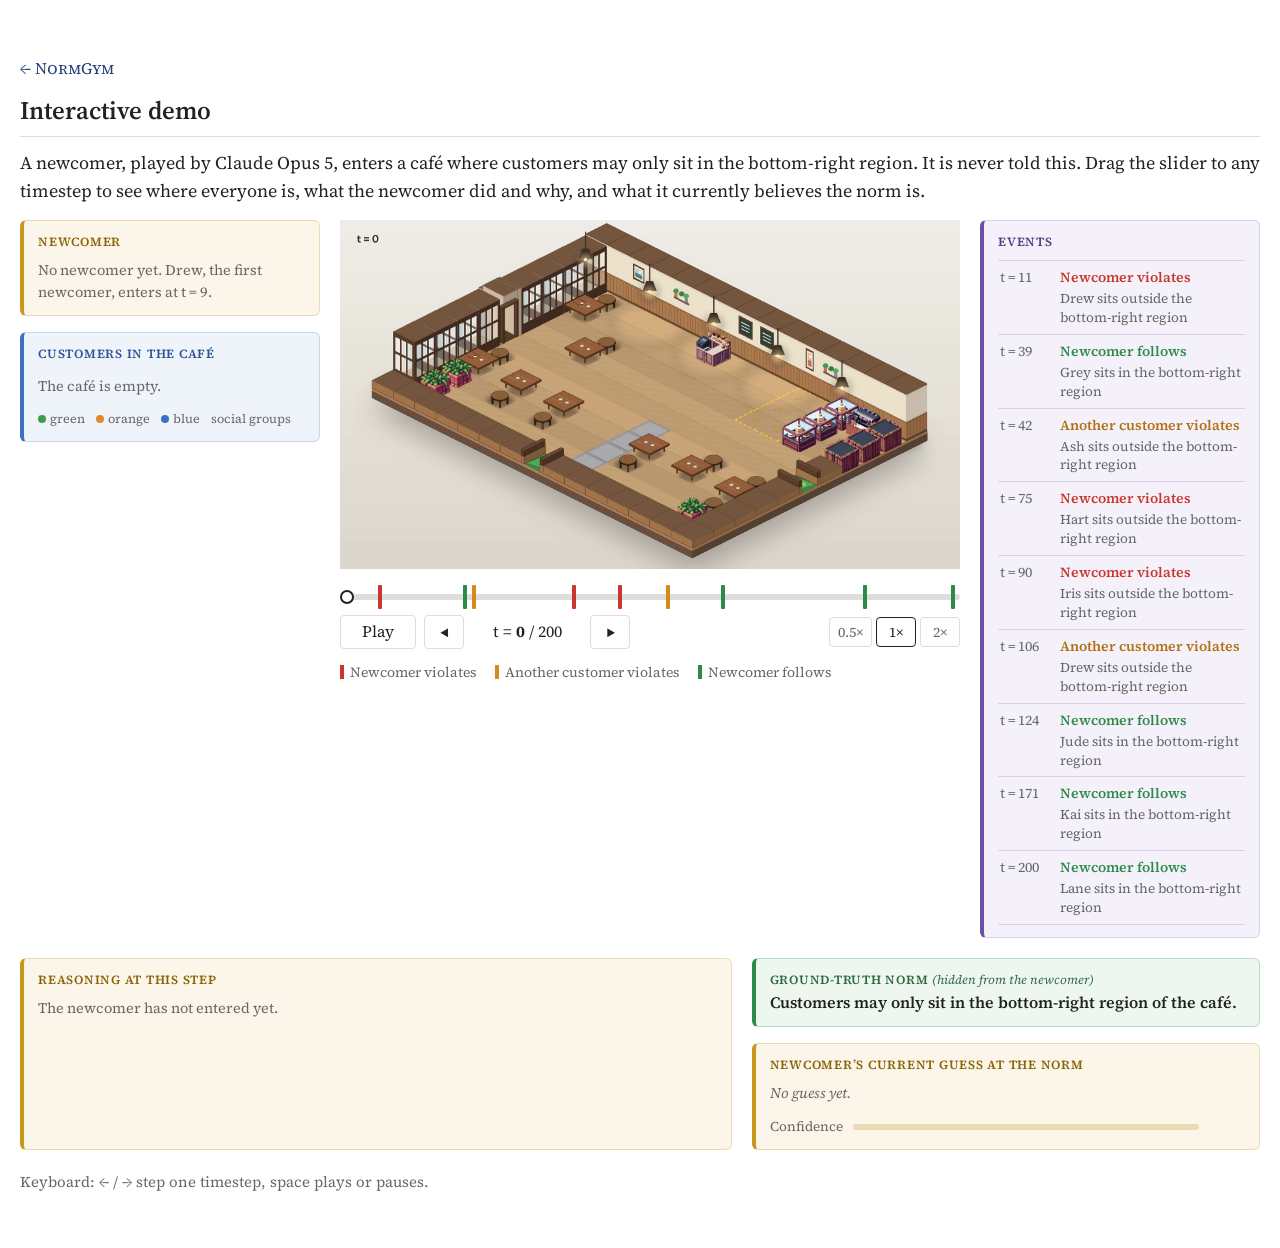
==== commit b2114bee: "Add NormGym intro video below the authors The video is rendered from HTML/SVG scenes in video/ (vide" ====
--- a/demo.html
+++ b/demo.html
@@ -26,11 +26,11 @@
 
   <div class="dash">
     <div class="side">
-      <section class="panel">
+      <section class="panel tint tint-nc">
         <h4>Newcomer</h4>
         <div id="nc"></div>
       </section>
-      <section class="panel">
+      <section class="panel tint tint-cust">
         <h4>Customers in the café <span class="count" id="ncount"></span></h4>
         <ul class="agents" id="agents"></ul>
         <p class="groups">
@@ -70,7 +70,7 @@
       </div>
     </div>
 
-    <section class="panel events-panel">
+    <section class="panel tint tint-ev events-panel">
       <h4>Events</h4>
       <ol class="events" id="events"></ol>
     </section>
@@ -78,7 +78,7 @@
   </div>
 
   <div class="dash-row">
-    <section class="panel">
+    <section class="panel tint tint-nc">
       <h4>Reasoning at this step</h4>
       <p class="reason" id="reason"></p>
     </section>
@@ -87,7 +87,7 @@
       <span class="truth-label">Ground-truth norm <i>(hidden from the newcomer)</i></span>
       Customers may only sit in the bottom-right region of the café.
     </section>
-    <section class="panel">
+    <section class="panel tint tint-nc">
       <h4>Newcomer’s current guess at the norm</h4>
       <p class="belief" id="belief"></p>
       <div class="conf"><span>Confidence</span><div class="conf-bar"><div id="confbar"></div></div><b id="conf"></b></div>
--- a/static/css/style.css
+++ b/static/css/style.css
@@ -123,6 +123,7 @@
 }
 
 figure { margin: 26px 0 30px; }
+.intro-video { margin: 22px 0 18px; }
 
 
 
@@ -413,6 +414,7 @@
   font-variant-numeric: tabular-nums;
 }
 .agents li:first-child { border-top: 0; }
+.agents li.muted { display: block; }
 .agents li.is-nc .an { font-weight: 600; }
 .agents i, .groups i { display: inline-block; width: 10px; height: 10px; border-radius: 50%; }
 .ap { color: var(--muted); }
@@ -425,6 +427,17 @@
 .g-orange { background: #e0892b; }
 .g-blue { background: #3d6fc4; }
 
+/* Panel tints: amber for the newcomer's own state, blue for customers, purple for events */
+.panel.tint { border-color: var(--tint-rule); border-left: 4px solid var(--tint-accent); background: var(--tint-bg); }
+.panel.tint h4 { color: var(--tint-head); }
+.tint-nc { --tint-bg: #fbf6e9; --tint-rule: #eadcb2; --tint-accent: #c9971c; --tint-head: #8a6508; }
+.tint-cust { --tint-bg: #eff4fb; --tint-rule: #c9d7ec; --tint-accent: #3d6fc4; --tint-head: #2f5597; }
+.tint-ev { --tint-bg: #f5f1fa; --tint-rule: #dbd0ec; --tint-accent: #6b4fa3; --tint-head: #563d88; }
+.panel.tint .agents li, .panel.tint .events li { border-color: var(--tint-rule); }
+.panel.tint .events button:hover, .panel.tint .events li.cur button { background: rgba(0, 0, 0, 0.05); }
+.panel.tint .conf-bar { background: var(--tint-rule); }
+.panel.tint-nc .conf-bar div { background: var(--tint-accent); }
+
 .reason { white-space: pre-wrap; max-height: 260px; overflow-y: auto; }
 .stack { display: grid; gap: 16px; align-content: start; }
 .panel.truth {
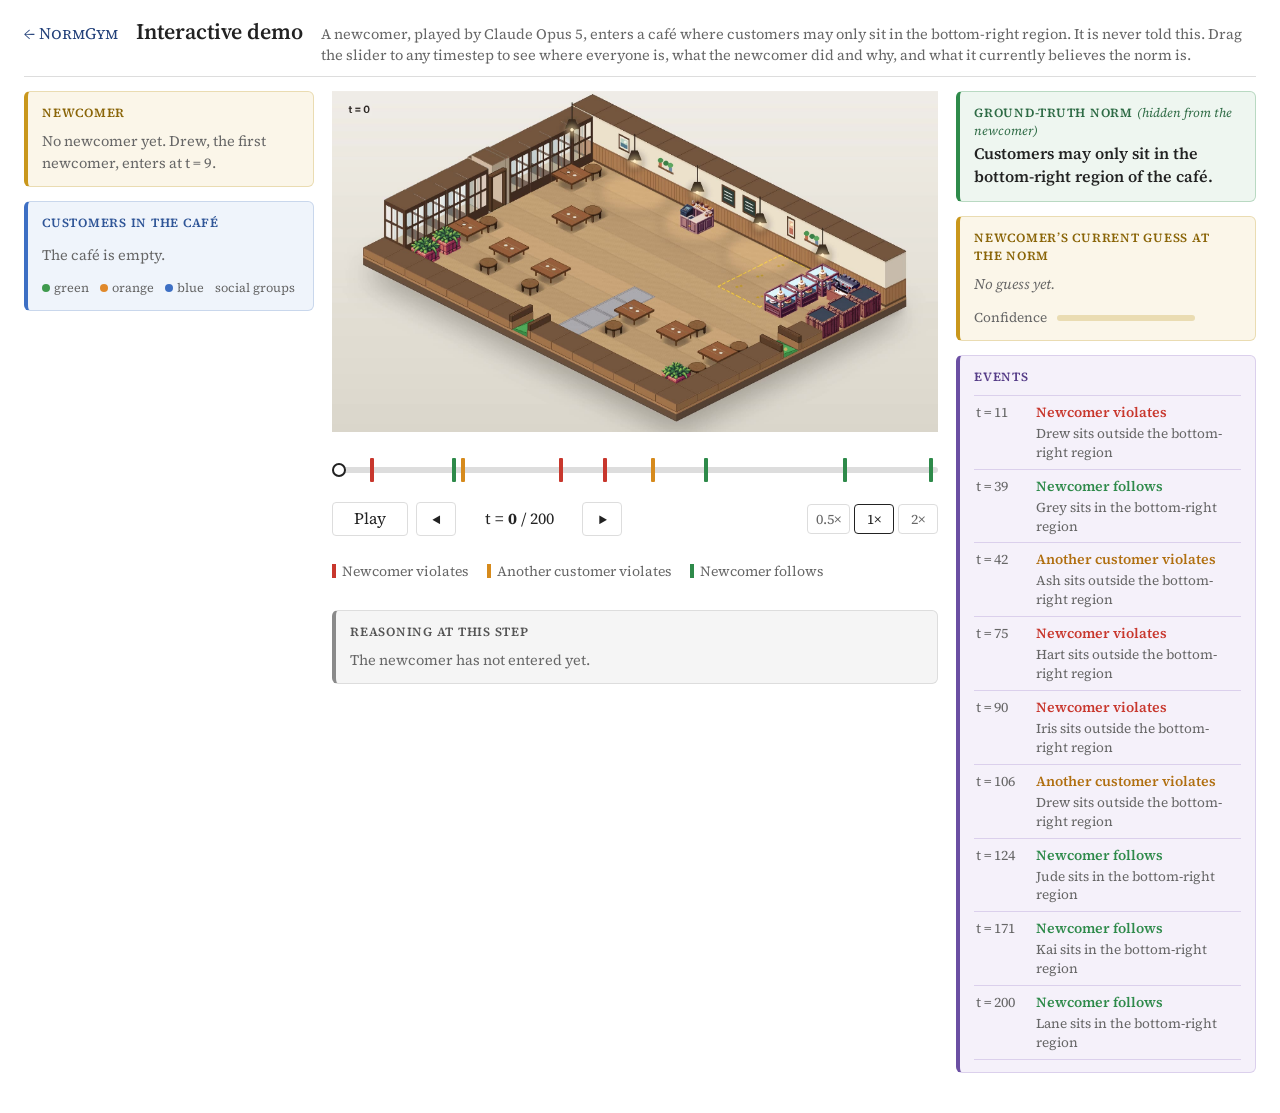
==== commit e913c717: "Reorganize the demo page into three scrolling columns Newcomer and customers on the left; video, con" ====
--- a/demo.html
+++ b/demo.html
@@ -11,21 +11,23 @@
   <link rel="icon" href="static/img/favicon.svg" type="image/svg+xml">
   <link rel="icon" href="static/img/favicon-32.png" sizes="32x32" type="image/png">
   <link rel="apple-touch-icon" href="static/img/apple-touch-icon.png">
-  <link rel="stylesheet" href="static/css/style.css">
+  <link rel="stylesheet" href="static/css/style.css?v=2">
 </head>
 <body>
 <main class="demo">
 
-  <p class="back"><a href="index.html">← <span class="name">NormGym</span></a></p>
-  <h2 class="demo-title">Interactive demo</h2>
-  <p class="demo-intro">
-    A newcomer, played by Claude Opus 5, enters a café where customers may only sit in the
-    bottom-right region. It is never told this. Drag the slider to any timestep to see where
-    everyone is, what the newcomer did and why, and what it currently believes the norm is.
-  </p>
+  <header class="demo-head">
+    <p class="back"><a href="index.html">← <span class="name">NormGym</span></a></p>
+    <h2 class="demo-title">Interactive demo</h2>
+    <p class="demo-intro">
+      A newcomer, played by Claude Opus 5, enters a café where customers may only sit in the
+      bottom-right region. It is never told this. Drag the slider to any timestep to see where
+      everyone is, what the newcomer did and why, and what it currently believes the norm is.
+    </p>
+  </header>
 
   <div class="dash">
-    <div class="side">
+    <div class="col side">
       <section class="panel tint tint-nc">
         <h4>Newcomer</h4>
         <div id="nc"></div>
@@ -41,7 +43,8 @@
         </p>
       </section>
     </div>
-    <div class="player">
+
+    <div class="col player">
       <video id="v" muted playsinline preload="auto" poster="static/video/demo_full_poster.jpg">
         <source src="static/video/demo_full.mp4" type="video/mp4">
       </video>
@@ -67,35 +70,31 @@
         <span><i class="ev-new"></i>Newcomer violates</span>
         <span><i class="ev-other"></i>Another customer violates</span>
         <span><i class="ev-ok"></i>Newcomer follows</span>
+        <span class="keys">← / → step, space plays or pauses</span>
       </div>
+
+      <section class="panel tint tint-grey reason-panel">
+        <h4>Reasoning at this step</h4>
+        <p class="reason" id="reason"></p>
+      </section>
     </div>
 
-    <section class="panel tint tint-ev events-panel">
-      <h4>Events</h4>
-      <ol class="events" id="events"></ol>
-    </section>
-
-  </div>
-
-  <div class="dash-row">
-    <section class="panel tint tint-nc">
-      <h4>Reasoning at this step</h4>
-      <p class="reason" id="reason"></p>
-    </section>
-    <div class="stack">
-    <section class="panel truth">
-      <span class="truth-label">Ground-truth norm <i>(hidden from the newcomer)</i></span>
-      Customers may only sit in the bottom-right region of the café.
-    </section>
-    <section class="panel tint tint-nc">
-      <h4>Newcomer’s current guess at the norm</h4>
-      <p class="belief" id="belief"></p>
-      <div class="conf"><span>Confidence</span><div class="conf-bar"><div id="confbar"></div></div><b id="conf"></b></div>
-    </section>
+    <div class="col">
+      <section class="panel truth">
+        <span class="truth-label">Ground-truth norm <i>(hidden from the newcomer)</i></span>
+        Customers may only sit in the bottom-right region of the café.
+      </section>
+      <section class="panel tint tint-nc">
+        <h4>Newcomer’s current guess at the norm</h4>
+        <p class="belief" id="belief"></p>
+        <div class="conf"><span>Confidence</span><div class="conf-bar"><div id="confbar"></div></div><b id="conf"></b></div>
+      </section>
+      <section class="panel tint tint-ev events-panel">
+        <h4>Events</h4>
+        <ol class="events" id="events"></ol>
+      </section>
     </div>
   </div>
-
-  <p class="table-note">Keyboard: ← / → step one timestep, space plays or pauses.</p>
 
 </main>
 <script src="static/demo/episode.js"></script>
--- a/static/css/style.css
+++ b/static/css/style.css
@@ -20,11 +20,25 @@
   font-size: 18px;
   line-height: 1.6;
 }
+body.home { background: linear-gradient(180deg, #eef2f9 0, #f7f9fc 340px, var(--bg) 760px) no-repeat; }
 
 main {
-  max-width: 760px;
+  max-width: 1140px;
   margin: 0 auto;
   padding: 56px 20px 40px;
+}
+
+/* Text keeps a readable measure; figures break out wider, each to its own width */
+main:not(.demo) > section > *,
+main:not(.demo) > footer {
+  max-width: 820px;
+  margin-left: auto;
+  margin-right: auto;
+}
+main:not(.demo) > header > figure.intro-video {
+  max-width: 820px;
+  margin-left: auto;
+  margin-right: auto;
 }
 
 a { color: var(--link); text-decoration: none; }
@@ -112,7 +126,20 @@
 
 p { margin: 0 0 14px; }
 
-.abstract { text-align: justify; hyphens: auto; }
+/* Icons */
+.icon {
+  width: 1em;
+  height: 1em;
+  flex: none;
+  vertical-align: -0.14em;
+}
+.links .icon { margin-right: 6px; }
+.home h2 .icon { width: 0.85em; height: 0.85em; margin-right: 10px; color: var(--red); vertical-align: -0.08em; }
+.family-name .icon { width: 1.2em; height: 1.2em; margin-right: 6px; vertical-align: -0.24em; }
+
+.highlights { padding-left: 20px; margin: 0; }
+.highlights li { margin-bottom: 10px; }
+.highlights li::marker { color: var(--red); }
 
 /* Media */
 video {
@@ -123,7 +150,76 @@
 }
 
 figure { margin: 26px 0 30px; }
+.home video, .home figure > a > img {
+  border: 0;
+  border-radius: 8px;
+  box-shadow: 0 1px 2px rgba(20, 30, 60, 0.08), 0 6px 22px rgba(20, 30, 60, 0.10);
+}
+.home h2 { position: relative; }
+.home h2::after {
+  content: '';
+  position: absolute;
+  left: 0;
+  bottom: -1px;
+  width: 44px;
+  height: 2px;
+  background: var(--red);
+}
 .intro-video { margin: 22px 0 18px; }
+
+figure > figcaption:first-child { margin: 0 0 14px; }
+main:not(.demo) > section > figure.norm-figure {
+  margin-top: 34px;
+  padding: 16px 16px 18px;
+  border: 1px solid var(--rule);
+  border-radius: 10px;
+  background: #fafbfd;
+}
+.norm-figure > figcaption {
+  font-size: 16.5px;
+  color: var(--text);
+}
+.norm-figure > figcaption .icon { color: var(--link); margin-right: 4px; }
+.norm-picker {
+  display: grid;
+  grid-template-columns: repeat(4, 1fr);
+  gap: 12px;
+  margin-bottom: 12px;
+}
+.norm-family { display: flex; flex-direction: column; gap: 4px; }
+.norm-family span {
+  font-size: 12px;
+  font-weight: 600;
+  text-transform: uppercase;
+  letter-spacing: 0.06em;
+  color: var(--muted);
+  padding-bottom: 3px;
+  border-bottom: 2px solid var(--fam);
+  margin-bottom: 2px;
+}
+.norm-family button {
+  flex: 1;
+  font: inherit;
+  font-size: 14px;
+  line-height: 1.3;
+  text-align: left;
+  padding: 6px 9px;
+  border: 1px solid var(--rule);
+  border-radius: 6px;
+  background: var(--bg);
+  color: var(--text);
+  cursor: pointer;
+  transition: background 0.15s, border-color 0.15s;
+}
+.norm-family button:hover { border-color: var(--fam); }
+.norm-family button[aria-pressed="true"] {
+  background: var(--fam);
+  border-color: var(--fam);
+  color: #fff;
+}
+@media (max-width: 600px) {
+  .norm-picker { grid-template-columns: 1fr 1fr; }
+}
 
 
 
@@ -142,8 +238,24 @@
 figcaption b { color: var(--text); font-weight: 600; }
 
 /* Lists */
-ul.families { padding-left: 20px; margin: 0 0 14px; }
-ul.families li { margin-bottom: 6px; }
+.families {
+  display: grid;
+  grid-template-columns: repeat(4, 1fr);
+  gap: 12px;
+  margin: 18px 0 24px;
+}
+.family {
+  padding: 14px 14px 12px;
+  border-radius: 8px;
+  border-top: 3px solid var(--fam);
+  background: #f5f6f9;
+}
+.family-name { display: block; font-weight: 600; font-size: 18px; color: var(--fam); }
+.family-count { display: block; font-size: 13.5px; color: var(--muted); margin-bottom: 8px; }
+.family p { margin: 0; font-size: 14.5px; line-height: 1.45; }
+@media (max-width: 700px) {
+  .families { grid-template-columns: 1fr 1fr; }
+}
 
 /* Tables */
 .table-wrap { overflow-x: auto; margin: 18px 0 8px; }
@@ -251,7 +363,6 @@
   .subtitle { font-size: 19px; }
   h2 { font-size: 22px; margin-top: 40px; }
   .links a, .links span { margin: 3px 3px; padding: 4px 10px; }
-  .abstract { text-align: left; }
   .affiliations span { white-space: normal; display: block; margin: 0 0 2px; }
   .authors span { margin: 0 6px; }
   .emblem { height: 64px; }
@@ -264,6 +375,7 @@
 main.demo { max-width: 1440px; }
 .back { font-size: 16px; margin: 0 0 8px; }
 .back .name { font-variant: small-caps; }
+.demo-head { text-align: left; margin-bottom: 20px; }
 h2.demo-title { margin-top: 0; }
 
 .player video { border: 0; cursor: pointer; }
@@ -350,7 +462,8 @@
 .speed button { padding: 3px 8px; font-size: 14px; color: var(--muted); }
 .speed button.on { color: var(--text); border-color: var(--text); }
 
-.legend { display: flex; flex-wrap: wrap; gap: 6px 18px; margin-top: 12px; font-size: 14px; color: var(--muted); }
+.legend { display: flex; flex-wrap: wrap; gap: 6px 18px; margin-top: 10px; font-size: 14px; color: var(--muted); }
+.legend .keys { margin-left: auto; font-size: 13px; }
 .legend i { display: inline-block; width: 4px; height: 14px; margin-right: 6px; vertical-align: -2px; }
 
 ol.events { list-style: none; padding: 0; margin: 0; font-size: 15px; }
@@ -376,13 +489,13 @@
 .ek.ev-ok { color: #2e8a4a; }
 
 /* Demo dashboard panels */
-.dash { display: grid; grid-template-columns: 300px minmax(0, 1fr) 280px; gap: 20px; align-items: start; }
+.dash { display: grid; grid-template-columns: 290px minmax(0, 1fr) 300px; gap: 18px; align-items: start; }
+.col { display: flex; flex-direction: column; gap: 14px; min-width: 0; }
+.reason-panel { margin-top: 14px; }
 .events-panel .events button { grid-template-columns: 52px 1fr; gap: 2px 8px; padding: 6px 2px; }
 .events-panel .ed { grid-column: 2; font-size: 13.5px; line-height: 1.4; }
-.events-panel .events { font-size: 14px; }
-.dash-row { display: grid; grid-template-columns: minmax(0, 1.4fr) minmax(0, 1fr); gap: 20px; margin: 20px 0; }
+.events-panel .events { font-size: 14px; position: relative; }
 .panel { border: 1px solid var(--rule); border-radius: 6px; padding: 12px 14px; font-size: 14.5px; line-height: 1.5; }
-.side { display: grid; gap: 16px; }
 .panel h4 {
   margin: 0 0 8px;
   font-size: 12.5px;
@@ -427,19 +540,19 @@
 .g-orange { background: #e0892b; }
 .g-blue { background: #3d6fc4; }
 
-/* Panel tints: amber for the newcomer's own state, blue for customers, purple for events */
+/* Panel tints: amber for the newcomer's own state, grey for its reasoning, blue for customers, purple for events */
 .panel.tint { border-color: var(--tint-rule); border-left: 4px solid var(--tint-accent); background: var(--tint-bg); }
 .panel.tint h4 { color: var(--tint-head); }
 .tint-nc { --tint-bg: #fbf6e9; --tint-rule: #eadcb2; --tint-accent: #c9971c; --tint-head: #8a6508; }
 .tint-cust { --tint-bg: #eff4fb; --tint-rule: #c9d7ec; --tint-accent: #3d6fc4; --tint-head: #2f5597; }
+.tint-grey { --tint-bg: #f5f5f5; --tint-rule: #dddddd; --tint-accent: #8a8a8a; --tint-head: #555555; }
 .tint-ev { --tint-bg: #f5f1fa; --tint-rule: #dbd0ec; --tint-accent: #6b4fa3; --tint-head: #563d88; }
 .panel.tint .agents li, .panel.tint .events li { border-color: var(--tint-rule); }
 .panel.tint .events button:hover, .panel.tint .events li.cur button { background: rgba(0, 0, 0, 0.05); }
 .panel.tint .conf-bar { background: var(--tint-rule); }
 .panel.tint-nc .conf-bar div { background: var(--tint-accent); }
 
-.reason { white-space: pre-wrap; max-height: 260px; overflow-y: auto; }
-.stack { display: grid; gap: 16px; align-content: start; }
+.reason { white-space: pre-wrap; }
 .panel.truth {
   border-color: #b9d9c2;
   border-left: 4px solid #2e8a4a;
@@ -464,16 +577,21 @@
 .conf-bar div { height: 100%; background: var(--link); transition: width 0.15s; }
 .conf b { color: var(--text); font-weight: 600; min-width: 36px; text-align: right; font-variant-numeric: tabular-nums; }
 
-@media (max-width: 1100px) {
-  .dash { grid-template-columns: 300px minmax(0, 1fr); }
-  .dash .player { grid-column: 2; grid-row: 1; }
-  .dash .side { grid-column: 1; grid-row: 1; }
-  .events-panel { grid-column: 1 / -1; }
-}
-
-@media (max-width: 960px) {
-  .dash, .dash-row { grid-template-columns: 1fr; }
-  .dash .player, .dash .side, .events-panel { grid-column: 1; grid-row: auto; }
+/* On a desktop-sized screen the title, back link and intro share one compact header row. */
+@media (min-width: 1100px) {
+  main.demo { padding: 14px 24px 40px; }
+  .demo-head { display: flex; align-items: baseline; gap: 18px; padding-bottom: 10px; margin-bottom: 14px; border-bottom: 1px solid var(--rule); }
+  .demo-head .back { margin: 0; white-space: nowrap; }
+  .demo-head h2.demo-title { margin: 0; padding: 0; border: 0; font-size: 22px; white-space: nowrap; }
+  .demo-head .demo-intro { margin: 0; font-size: 14.5px; line-height: 1.45; color: var(--muted); }
+  .scrub { margin-top: 10px; }
+}
+@media (max-width: 1399px) {
+  .legend .keys { display: none; }
+}
+
+@media (max-width: 1099px) {
+  .dash { grid-template-columns: 1fr; }
   .dash .player { order: -1; }
 }
 
